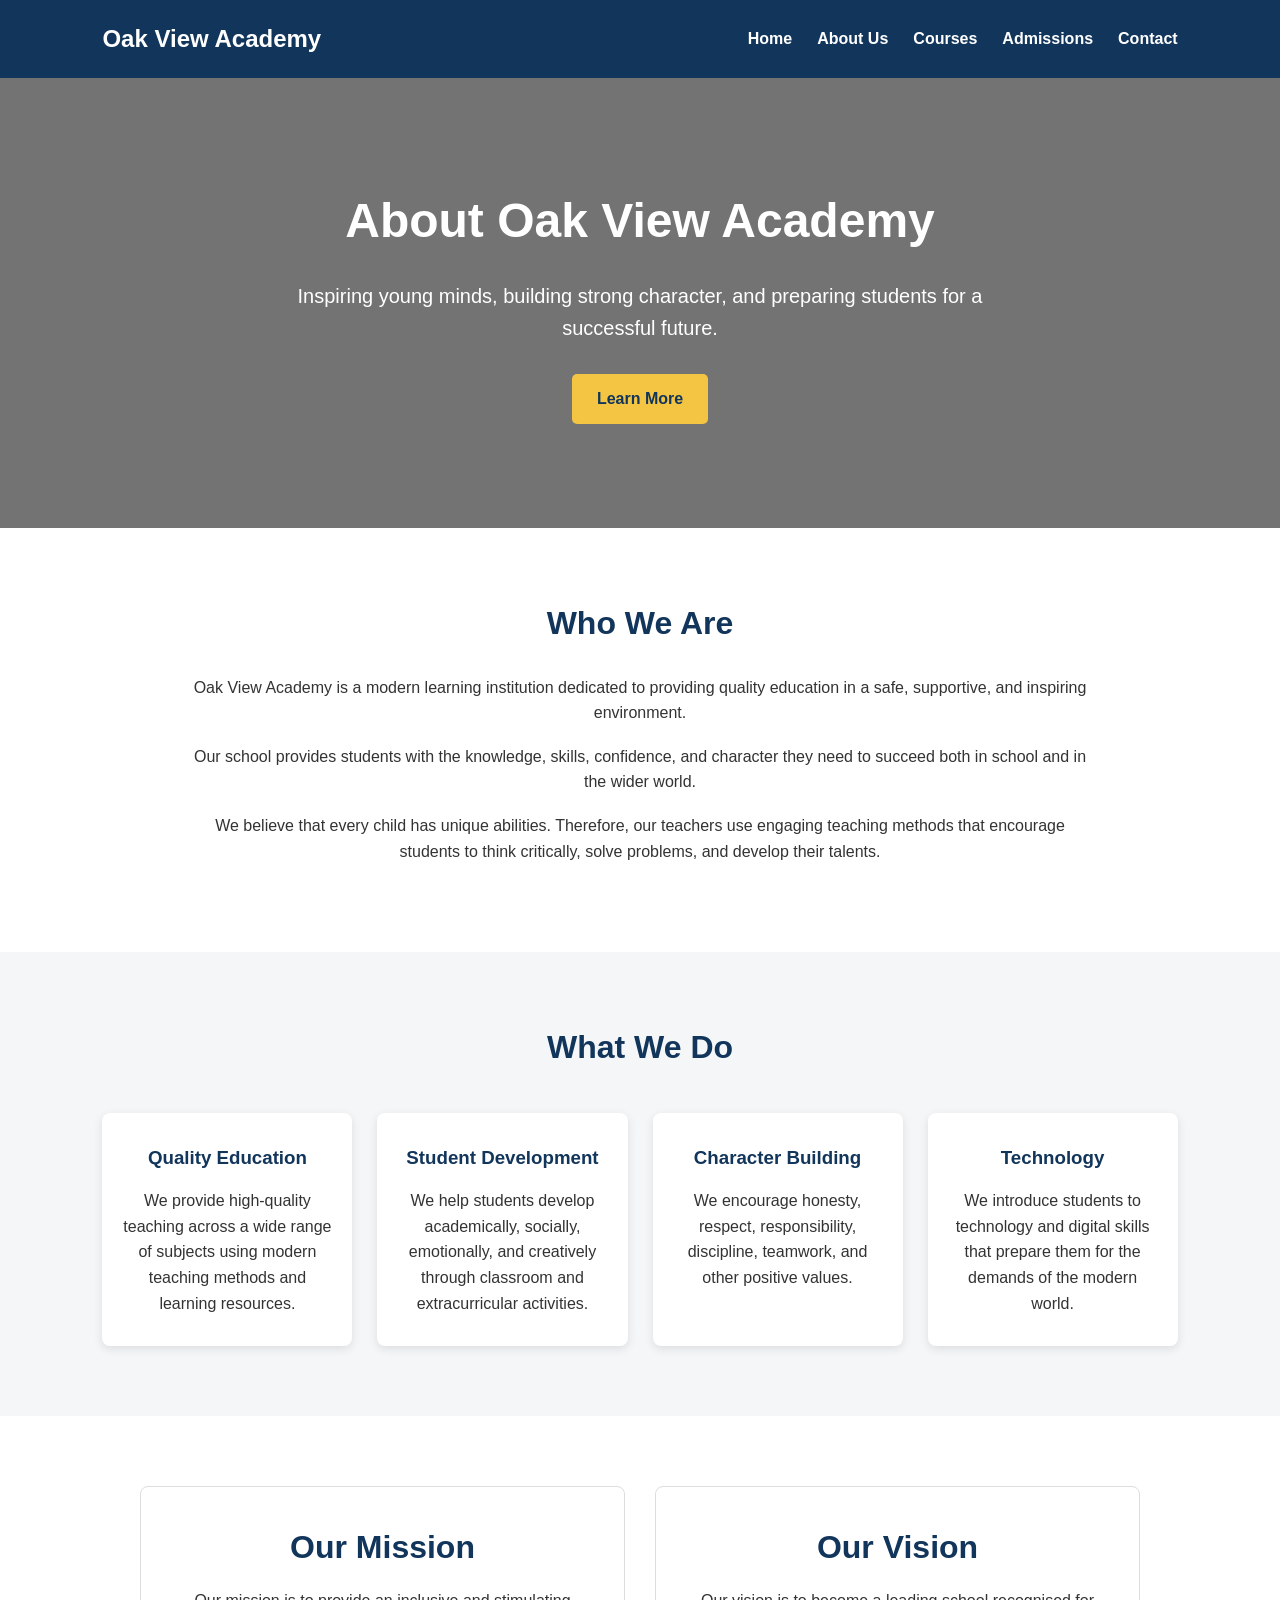
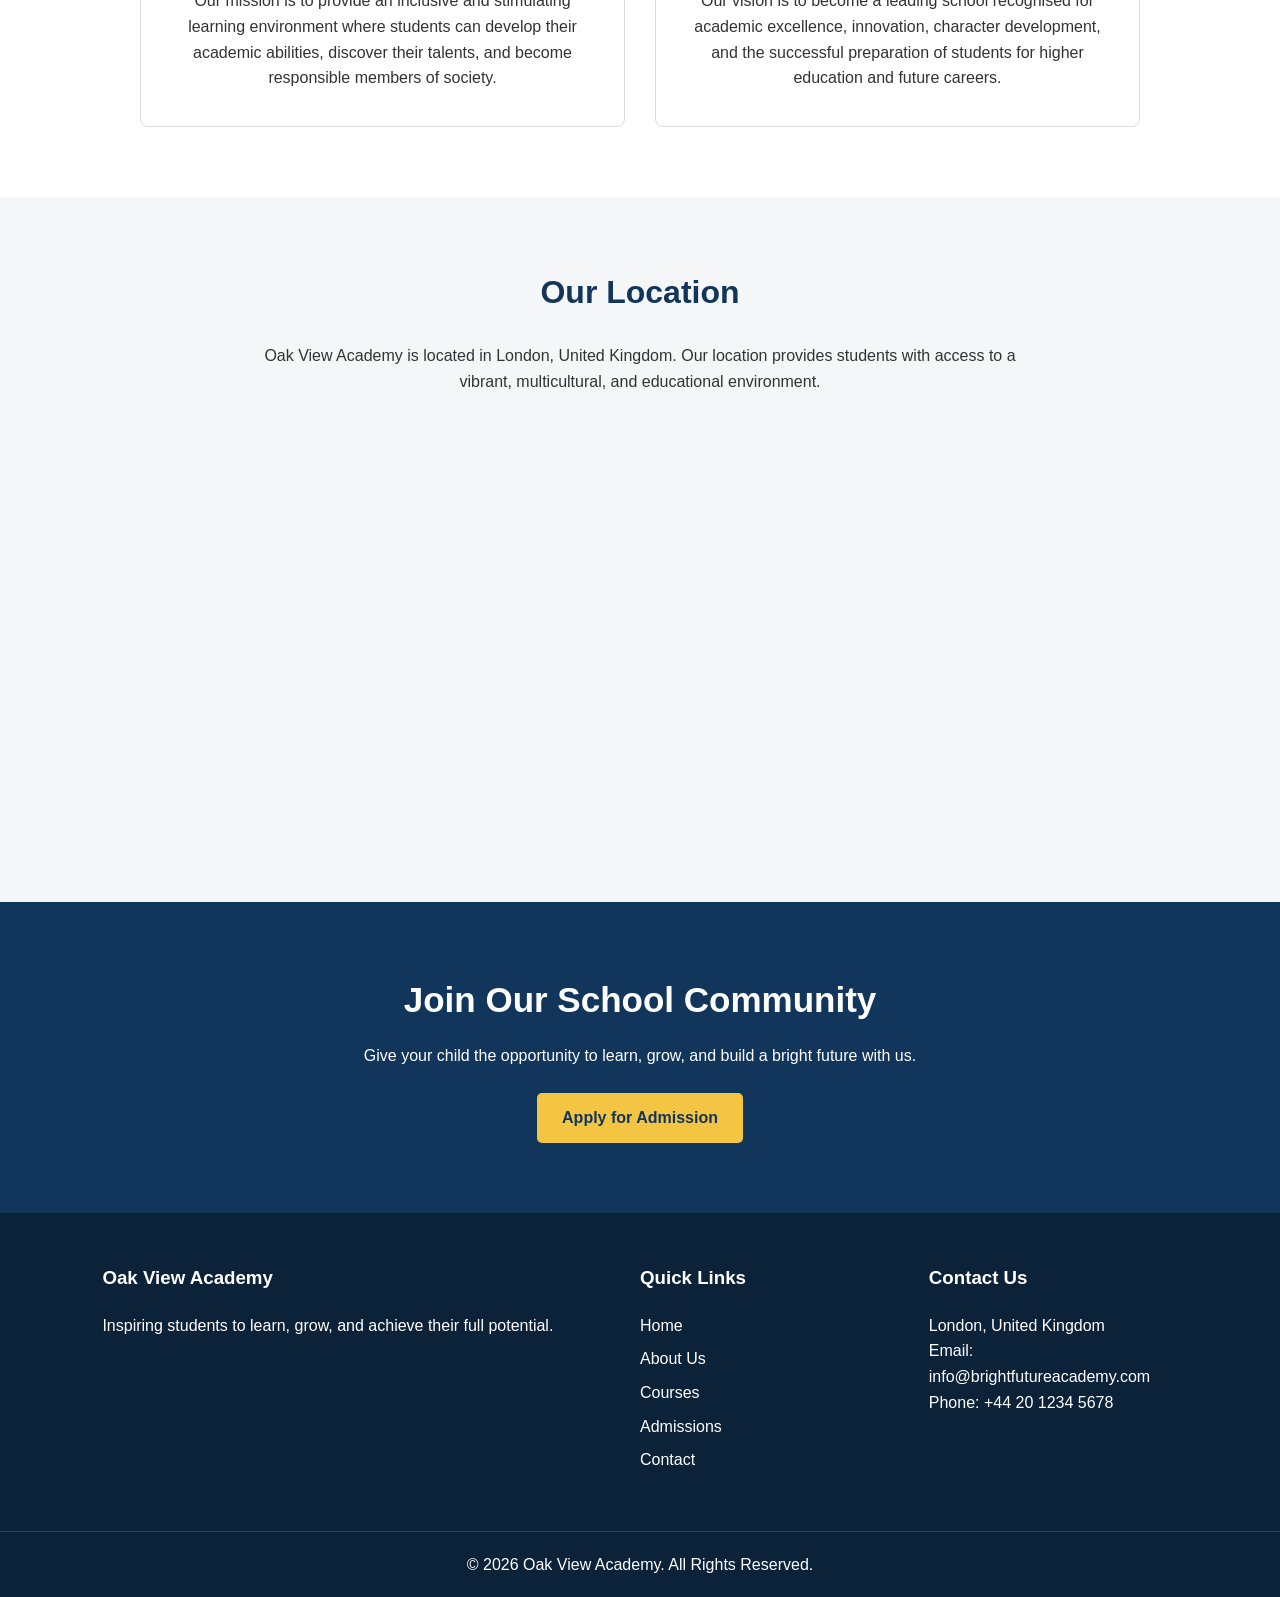
==== aboutus.html @ baeb57bf "initial commit" ====
<!DOCTYPE html>
<html lang="en">
<head>
    <meta charset="UTF-8">
    <meta name="viewport" content="width=device-width, initial-scale=1.0">

    <title>About Us | Oak View Academy</title>

    <!-- External CSS -->
    <link rel="stylesheet" href="aboutus.css">
</head>

<body>

    <!-- Navigation Bar -->
    <header>
        <nav class="navbar">

            <div class="logo">
                Oak View Academy
            </div>

            <ul class="nav-links">
                <li><a href="index.html">Home</a></li>
                <li><a href="aboutus.html">About Us</a></li>
                <li><a href="courses.html">Courses</a></li>
                <li><a href="admission.html">Admissions</a></li>
                <li><a href="contact.html">Contact</a></li>
            </ul>

        </nav>
    </header>


    <!-- Hero Section -->
    <section class="hero">

        <div class="hero-content">
            <h1>About Oak View Academy</h1>

            <p>
                Inspiring young minds, building strong character,
                and preparing students for a successful future.
            </p>

            <a href="#about" class="btn">Learn More</a>
        </div>

    </section>


    <!-- About School Section -->
    <section id="about" class="section">

        <div class="section-content">

            <div class="text">
                <h2>Who We Are</h2>

                <p>
                    Oak View Academy is a modern learning institution
                    dedicated to providing quality education in a safe,
                    supportive, and inspiring environment.
                </p>

                <p>
                    Our school provides students with the knowledge, skills,
                    confidence, and character they need to succeed both in
                    school and in the wider world.
                </p>

                <p>
                    We believe that every child has unique abilities.
                    Therefore, our teachers use engaging teaching methods
                    that encourage students to think critically, solve
                    problems, and develop their talents.
                </p>
            </div>

        </div>

    </section>


    <!-- What We Do Section -->
    <section class="section grey">

        <h2>What We Do</h2>

        <div class="cards">

            <div class="card">
                <h3>Quality Education</h3>

                <p>
                    We provide high-quality teaching across a wide range
                    of subjects using modern teaching methods and learning
                    resources.
                </p>
            </div>


            <div class="card">
                <h3>Student Development</h3>

                <p>
                    We help students develop academically, socially,
                    emotionally, and creatively through classroom and
                    extracurricular activities.
                </p>
            </div>


            <div class="card">
                <h3>Character Building</h3>

                <p>
                    We encourage honesty, respect, responsibility,
                    discipline, teamwork, and other positive values.
                </p>
            </div>


            <div class="card">
                <h3>Technology</h3>

                <p>
                    We introduce students to technology and digital
                    skills that prepare them for the demands of the
                    modern world.
                </p>
            </div>

        </div>

    </section>


    <!-- Our Mission and Vision -->
    <section class="section">

        <div class="mission-container">

            <div class="mission">
                <h2>Our Mission</h2>

                <p>
                    Our mission is to provide an inclusive and stimulating
                    learning environment where students can develop their
                    academic abilities, discover their talents, and become
                    responsible members of society.
                </p>
            </div>


            <div class="vision">
                <h2>Our Vision</h2>

                <p>
                    Our vision is to become a leading school recognised
                    for academic excellence, innovation, character
                    development, and the successful preparation of students
                    for higher education and future careers.
                </p>
            </div>

        </div>

    </section>


    <!-- Location Section -->
    <section class="section grey">

        <h2>Our Location</h2>

        <p class="location-text">
            Oak View Academy is located in London, United Kingdom.
            Our location provides students with access to a vibrant,
            multicultural, and educational environment.
        </p>


        <!-- London Map -->
        <div class="map-container">

            <iframe
                src="https://www.google.com/maps?q=London%2C%20United%20Kingdom&output=embed"
                width="100%"
                height="400"
                style="border:0;"
                allowfullscreen=""
                loading="lazy">
            </iframe>

        </div>

    </section>


    <!-- Call To Action -->
    <section class="cta">

        <h2>Join Our School Community</h2>

        <p>
            Give your child the opportunity to learn, grow, and build
            a bright future with us.
        </p>

        <a href="admission.html" class="btn">
            Apply for Admission
        </a>

    </section>


    <!-- Footer -->
    <footer>

        <div class="footer-container">

            <div class="footer-section">
                <h3>Oak View Academy</h3>

                <p>
                    Inspiring students to learn, grow, and achieve
                    their full potential.
                </p>
            </div>


            <div class="footer-section">
                <h3>Quick Links</h3>

                <a href="index.html">Home</a>
                <a href="aboutus.html">About Us</a>
                <a href="courses.html">Courses</a>
                <a href="admission.html">Admissions</a>
                <a href="contact.html">Contact</a>
            </div>


            <div class="footer-section">
                <h3>Contact Us</h3>

                <p>London, United Kingdom</p>
                <p>Email: info@brightfutureacademy.com</p>
                <p>Phone: +44 20 1234 5678</p>
            </div>

        </div>


        <div class="copyright">
            <p>
                &copy; 2026 Oak View Academy. All Rights Reserved.
            </p>
        </div>

    </footer>

</body>
</html>
---- aboutus.css ----
/* General Styles */

* {
    margin: 0;
    padding: 0;
    box-sizing: border-box;
}

body {
    font-family: Arial, sans-serif;
    line-height: 1.6;
    color: #333;
}


/* Navigation Bar */

.navbar {
    background-color: #12355b;
    color: white;
    display: flex;
    justify-content: space-between;
    align-items: center;
    padding: 20px 8%;
}

.logo {
    font-size: 24px;
    font-weight: bold;
}

.nav-links {
    display: flex;
    list-style: none;
    gap: 25px;
}

.nav-links a {
    color: white;
    text-decoration: none;
    font-weight: bold;
}

.nav-links a:hover {
    color: #f4c542;
}


/* Hero Section */

.hero {
    min-height: 450px;
    background-image:
        linear-gradient(
            rgba(0, 0, 0, 0.55),
            rgba(0, 0, 0, 0.55)
        ),
        url("school.jpg");

    background-size: cover;
    background-position: center;

    display: flex;
    justify-content: center;
    align-items: center;

    text-align: center;
    color: white;
}

.hero-content {
    max-width: 800px;
    padding: 30px;
}

.hero h1 {
    font-size: 48px;
    margin-bottom: 20px;
}

.hero p {
    font-size: 20px;
    margin-bottom: 30px;
}


/* Button */

.btn {
    display: inline-block;
    background-color: #f4c542;
    color: #12355b;
    padding: 12px 25px;
    text-decoration: none;
    border-radius: 5px;
    font-weight: bold;
}

.btn:hover {
    background-color: #ffffff;
}


/* General Sections */

.section {
    padding: 70px 8%;
    text-align: center;
}

.section h2 {
    color: #12355b;
    font-size: 32px;
    margin-bottom: 25px;
}

.section-content {
    max-width: 900px;
    margin: auto;
}

.text p {
    margin-bottom: 18px;
}

.grey {
    background-color: #f4f6f8;
}


/* Cards */

.cards {
    display: grid;
    grid-template-columns: repeat(4, 1fr);
    gap: 25px;
    margin-top: 40px;
}

.card {
    background-color: white;
    padding: 30px 20px;
    border-radius: 8px;
    box-shadow: 0 3px 10px rgba(0, 0, 0, 0.1);
}

.card h3 {
    color: #12355b;
    margin-bottom: 15px;
}


/* Mission and Vision */

.mission-container {
    display: grid;
    grid-template-columns: 1fr 1fr;
    gap: 30px;
    max-width: 1000px;
    margin: auto;
}

.mission,
.vision {
    padding: 35px;
    border: 1px solid #ddd;
    border-radius: 8px;
}

.mission h2,
.vision h2 {
    margin-bottom: 15px;
}


/* Location */

.location-text {
    max-width: 800px;
    margin: 0 auto 30px;
}

.map-container {
    max-width: 1000px;
    margin: auto;
    overflow: hidden;
    border-radius: 8px;
}


/* Call To Action */

.cta {
    background-color: #12355b;
    color: white;
    text-align: center;
    padding: 70px 8%;
}

.cta h2 {
    font-size: 35px;
    margin-bottom: 15px;
}

.cta p {
    margin-bottom: 25px;
}


/* Footer */

footer {
    background-color: #0b2239;
    color: white;
}

.footer-container {
    display: grid;
    grid-template-columns: 2fr 1fr 1fr;
    gap: 40px;
    padding: 50px 8%;
}

.footer-section h3 {
    margin-bottom: 20px;
}

.footer-section a {
    display: block;
    color: white;
    text-decoration: none;
    margin-bottom: 8px;
}

.footer-section a:hover {
    color: #f4c542;
}

.copyright {
    border-top: 1px solid #345;
    text-align: center;
    padding: 20px;
}


/* Responsive Design */

@media (max-width: 768px) {

    .navbar {
        flex-direction: column;
        gap: 20px;
    }

    .nav-links {
        flex-direction: column;
        text-align: center;
        gap: 10px;
    }

    .hero h1 {
        font-size: 35px;
    }

    .cards {
        grid-template-columns: 1fr;
    }

    .mission-container {
        grid-template-columns: 1fr;
    }

    .footer-container {
        grid-template-columns: 1fr;
    }
}
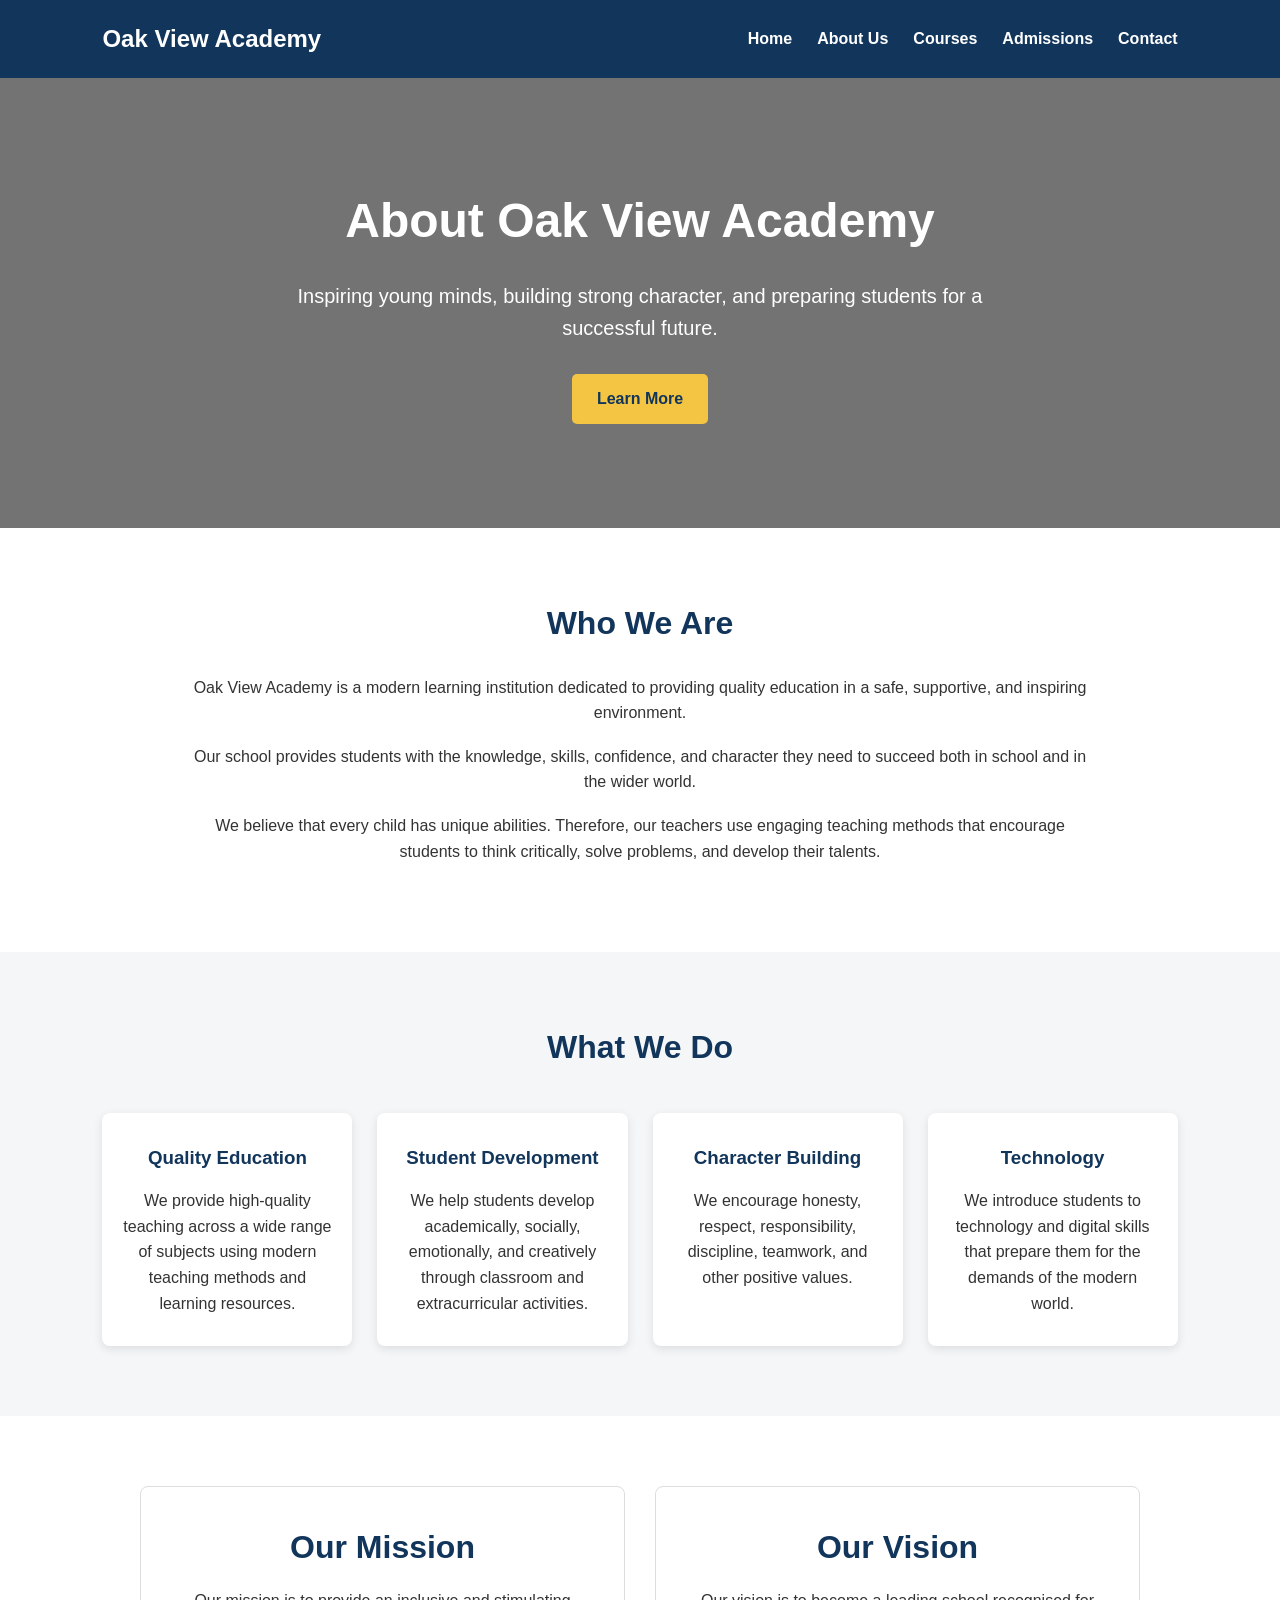
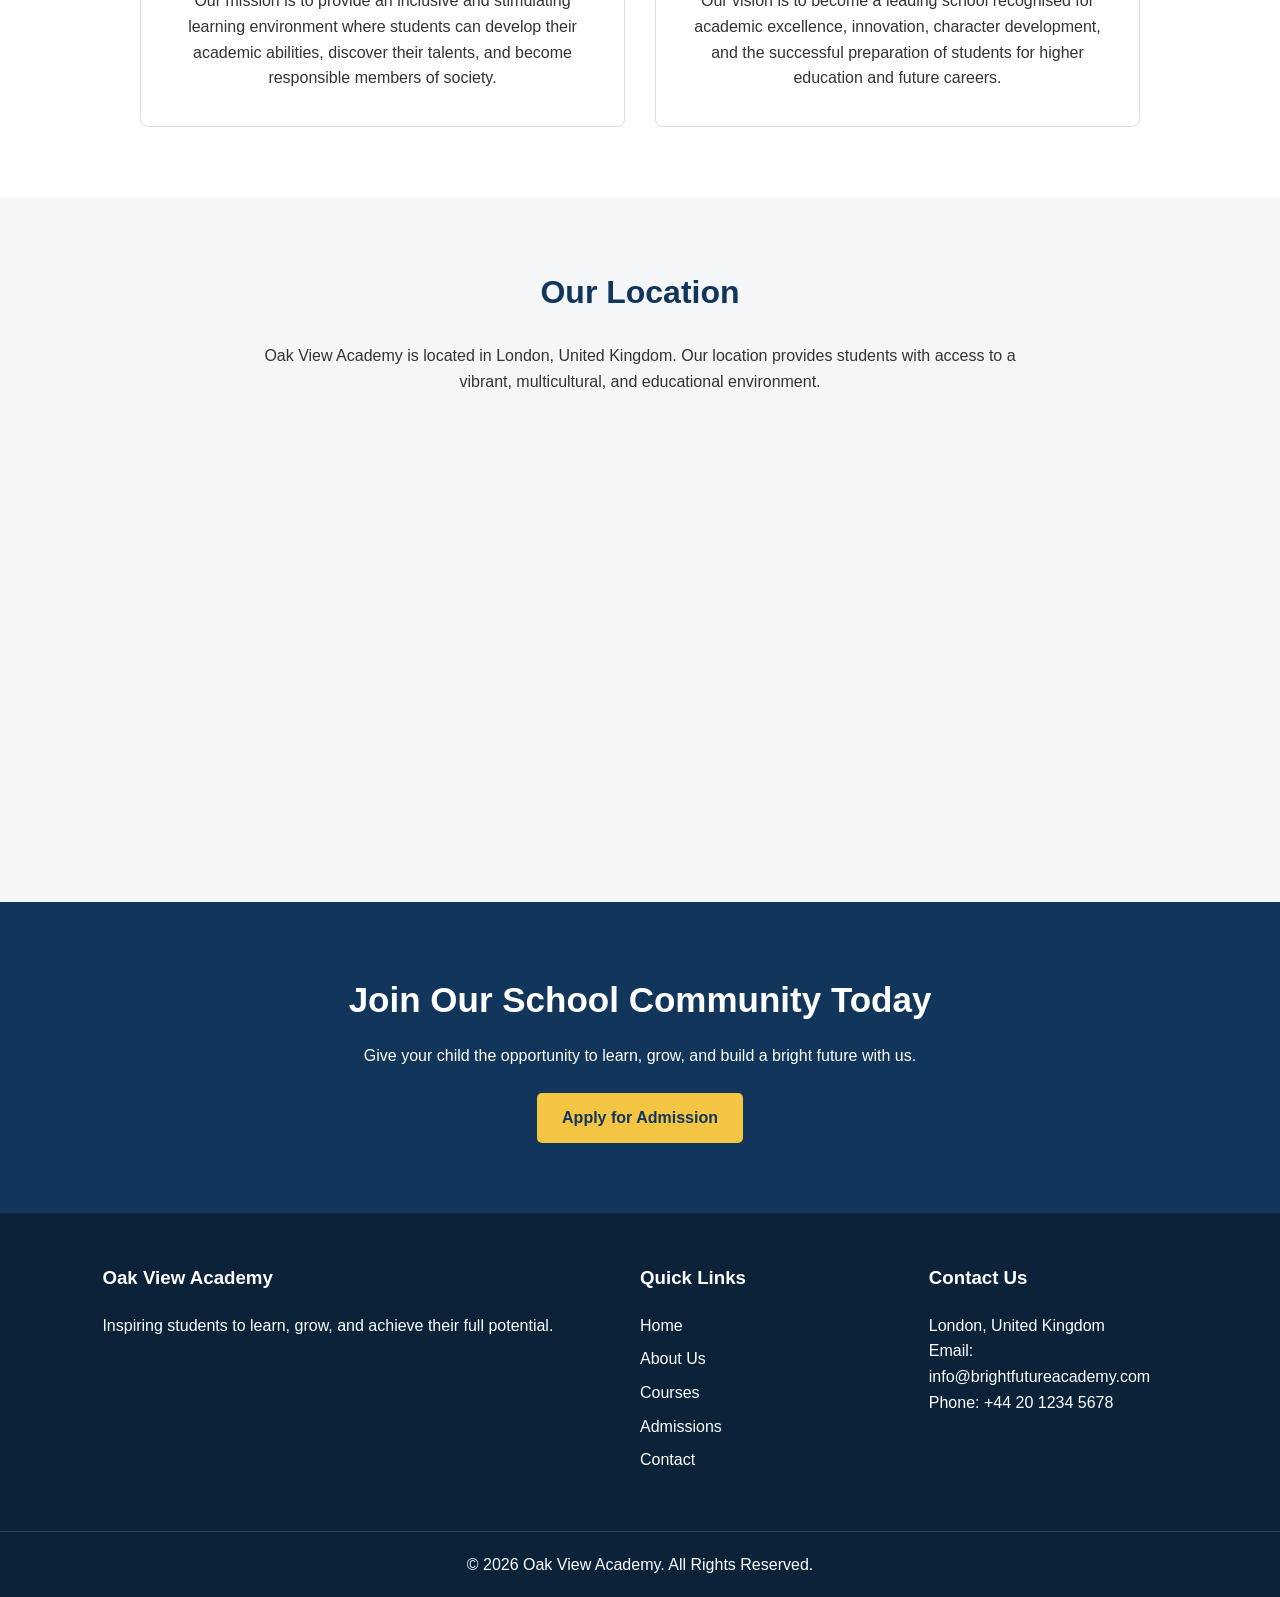
==== commit 4979462e: "aboutus modified" ====
--- a/aboutus.html
+++ b/aboutus.html
@@ -201,7 +201,7 @@
     <!-- Call To Action -->
     <section class="cta">
 
-        <h2>Join Our School Community</h2>
+        <h2>Join Our School Community Today</h2>
 
         <p>
             Give your child the opportunity to learn, grow, and build
